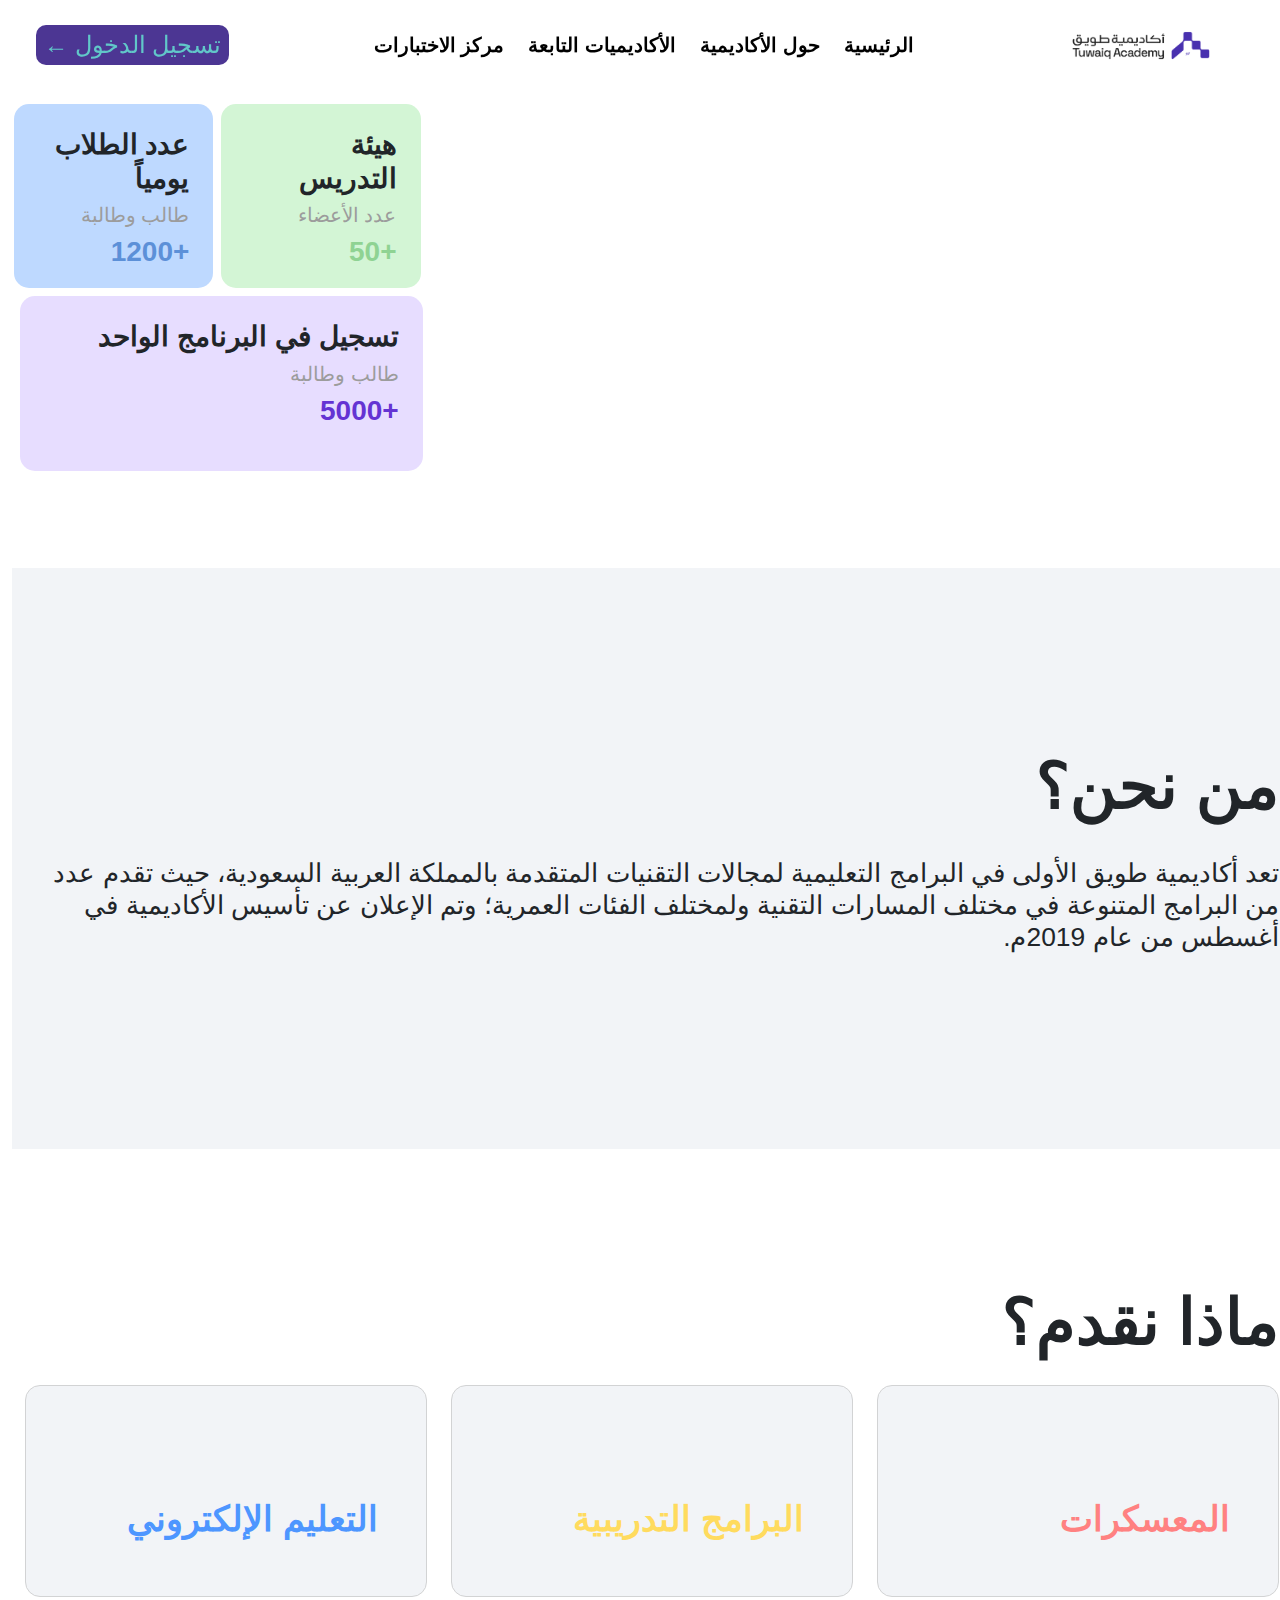
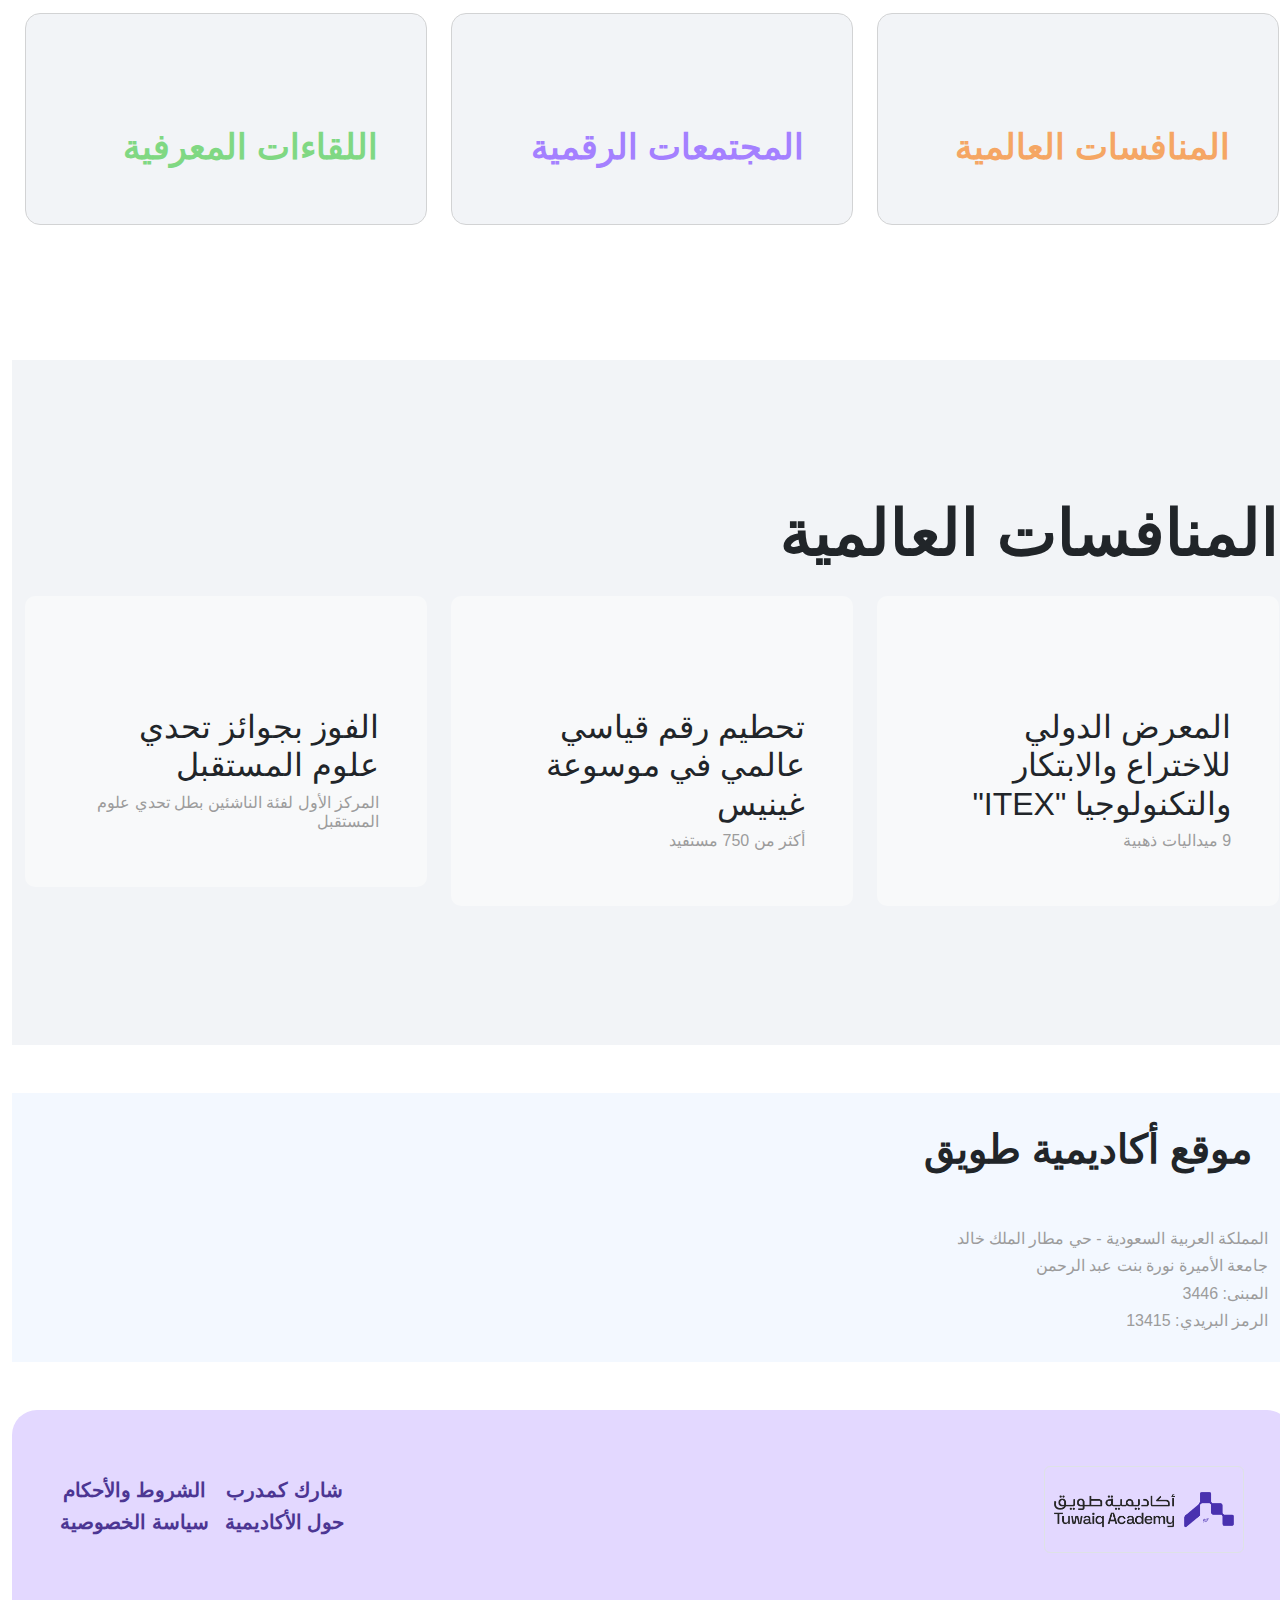
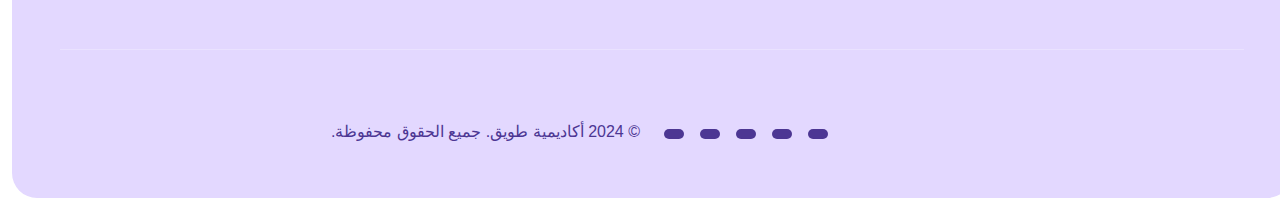
==== aboutTuwaiq.html @ fd555070 "Finshed Home And About Pages" ====
<!doctype html>
<html lang="ar" dir="rtl">
    <!-- Begin: Head Section -->
    <head>
        <meta charset="utf-8">
        <meta name="viewport" content="width=device-width, initial-scale=1">
        <title>Project-2 CSS</title>
        <!-- Begin: Css Files -->
        <link href="https://cdn.jsdelivr.net/npm/bootstrap@5.3.3/dist/css/bootstrap.min.css" rel="stylesheet" integrity="sha384-QWTKZyjpPEjISv5WaRU9OFeRpok6YctnYmDr5pNlyT2bRjXh0JMhjY6hW+ALEwIH" crossorigin="anonymous">
        <link rel="preconnect" href="https://fonts.googleapis.com">
        <link rel="preconnect" href="https://fonts.gstatic.com" crossorigin>
        <link href="https://fonts.googleapis.com/css2?family=IBM+Plex+Sans+Arabic:wght@100;200;300;400;500;600;700&display=swap" rel="stylesheet">
        <link rel="stylesheet" href="https://cdnjs.cloudflare.com/ajax/libs/font-awesome/6.6.0/css/all.min.css" integrity="sha512-Kc323vGBEqzTmouAECnVceyQqyqdsSiqLQISBL29aUW4U/M7pSPA/gEUZQqv1cwx4OnYxTxve5UMg5GT6L4JJg==" crossorigin="anonymous" referrerpolicy="no-referrer" />
        <link rel="stylesheet" href="css/style.css">
        <link rel="stylesheet" href="css/style2.css">
        <!-- End: Css Files --> 
    </head>
    <!-- End: Head Section -->

    <!-- //////////////////////////////////////////////////////////////////////////////////////////////////////////////////////////////////// -->
    
    <!-- Begin: Body Section -->
    <body>
        <!-- Begin: Header Section -->
        <header class="position-relative w-100 h-100">
            <!-- Begin: Navbar Section -->
            <nav class="navbar navbar-expand-lg fixed-top">
                <div class="container-fluid me-5">
                    <a class="navbar-brand" style="width: 150px;" href="index.html">
                        <img src="images/logo-about.png" class="img-fluid" alt="Logo Of Website">
                    </a>

                    <button class="navbar-toggler" type="button" data-bs-toggle="collapse" data-bs-target="#navbarSupportedContent" aria-controls="navbarSupportedContent" aria-expanded="false" aria-label="Toggle navigation">
                        <span class="navbar-toggler-icon"></span>
                    </button>

                    <div class="collapse navbar-collapse" id="navbarSupportedContent">
                        <ul class="navbar-nav mx-1 mb-2 mb-lg-0 w-100 d-flex justify-content-center p-3">
                            <li class="nav-item d-flex align-items-center">
                                <a class="nav-link pe-3 fw-semibold fs-5 fw-lighter" aria-current="page" href="index.html">
                                    الرئيسية
                                </a>
                            </li>

                            <li class="nav-item">
                                <a class="nav-link pe-3 fw-semibold active fs-5 fw-lighter" href="aboutTuwaiq.html">
                                    حول الأكاديمية
                                </a>
                            </li>

                            <li class="nav-item">
                                <a class="nav-link pe-3 fw-semibold fs-5 fw-lighter" href="https://developeracademy.tuwaiq.edu.sa/">
                                    الأكاديميات التابعة
                                </a>
                            </li>

                            <li class="nav-item">
                                <a class="nav-link pe-3 fw-semibold fs-5 fw-lighter" href="https://tuwaiq.edu.sa/testcenter">
                                    مركز الاختبارات
                                </a>
                            </li>
                        </ul>

                        <div class="d-flex w-25">
                            <a class="nav-link fs-4 fw-normal login p-2" href="https://auth.tuwaiq.edu.sa/Identity/Account/Login?ReturnUrl=%2Fconnect%2Fauthorize%3Fclient_id%3Dtuwaiq_landing%26redirect_uri%3Dhttps%253A%252F%252Ftuwaiq.edu.sa%252Fsignin-oidc%26response_type%3Dcode%26scope%3Dopenid%2520profile%2520email%2520roles%2520identity_service_scope%2520initiatives_service_scope%2520forms_service_scope%2520landing_page_service_scope%2520operation_service_scope%26code_challenge%3DIh1VyEpwLc3MwgF4HR4FzEIBaDTBmeUr2RB46OrPZEs%26code_challenge_method%3DS256%26response_mode%3Dform_post%26nonce%3D638612178940738158.NGYwZDdhZmUtOGU0ZC00MmQ0LThjNDEtMWVhMmIyNzdkN2Y2YzljOWNiNzYtN2EyYS00MzM4LTlmOWQtM2Q2NDQ4ODhlMDA4%26state%[base64]%26x-client-SKU%3DID_NET6_0%26x-client-ver%3D6.35.0.0%26prompt%3D">
                                تسجيل الدخول <span>&#8592;</span>
                            </a>
                        </div>
                    </div>
                </div>
            </nav>
            <!-- End: Navbar Section -->
        </header>
        <!-- Begin: Header Section -->

        <!-- ================================================================================================================================ -->
        <!-- ================================================================================================================================ -->

        <!-- Begin: Main Section -->
        <main>
            <!-- Begin: Statistics Section -->
            <section class="statistics my-5 py-5 text-center">
                    <div class="row">
                        <div class="col-xs-12 col-md-8 pt-2">
                            <video src="https://tuwaiq.edu.sa/videos/introS2.mp4" style="max-height: 100vh; width: 100%" class="object-fit-cover" autoplay></video>
                        </div>

                        <!-- ================================================================================================================ -->
                        
                        <div class=" statistic col-xs-12 col-md-4 pt-2">
                            <div class="cont d-flex justify-content-center w-100 h-50">
                                <div class="p-4 ms-2 text-end teachers">
                                    <h2 class="fs-3 fw-bold">هيئة التدريس</h2>

                                    <h4 class="fs-5 fw-light">عدد الأعضاء</h4>

                                    <h3 class="fw-semibold">+50</h3>

                                    <div class="icon"><i class="fa-solid fa-chart-simple"></i></div>
                                </div>

                                <!-- -------------------------------------------------------------------------------------------------------- -->
                                
                                <div class="text-end p-4 students">
                                    <h2 class="fs-3 fw-bold">عدد الطلاب يومياً</h2>

                                    <h4 class="fs-5 fw-light">طالب وطالبة</h4>

                                    <h3 class="fw-semibold">+1200</h3>

                                    <div class="icon"><i class="fa-solid fa-users"></i></div>
                                </div>
                            </div>

                            <!-- ------------------------------------------------------------------------------------------------------------ -->
                            <!-- ------------------------------------------------------------------------------------------------------------ -->
                            <!-- ------------------------------------------------------------------------------------------------------------ -->
                            
                            <div class="text-end mt-2 p-4 registers">
                                <h2 class="fs-3 fw-bold">تسجيل في البرنامج الواحد</h2>

                                <h4 class="fs-5 fw-light">طالب وطالبة</h4>

                                <h3 class="fw-semibold">+5000</h3>

                                <div class="icon"><i class="fa-solid fa-users-line"></i></div>
                            </div>
                        </div>
                    </div>
            </section>
            <!-- End: Statistics Section -->

            <!-- ---------------------------------------------------------------------------------------------------------------------------- -->
            <!-- ---------------------------------------------------------------------------------------------------------------------------- -->
            <!-- ---------------------------------------------------------------------------------------------------------------------------- -->
            
            <!-- Begin: Title Of About Tuwaiq -->
            <section class="titleTuwaiq">
                <h1>من نحن؟</h1>
                
                <p class="pt-4">
                    تعد أكاديمية طويق الأولى في البرامج التعليمية لمجالات التقنيات المتقدمة بالمملكة العربية السعودية، حيث تقدم عدد من البرامج المتنوعة في مختلف المسارات التقنية ولمختلف الفئات العمرية؛ وتم الإعلان عن تأسيس الأكاديمية في أغسطس من عام 2019م.
                </p>
            </section>
            <!-- End: Title Of About Tuwaiq -->
            
            <!-- ---------------------------------------------------------------------------------------------------------------------------- -->
            <!-- ---------------------------------------------------------------------------------------------------------------------------- -->
            <!-- ---------------------------------------------------------------------------------------------------------------------------- -->

            <!-- Begin: Submissions -->
            <section class="submissions">
                <h1>ماذا نقدم؟</h1>
                
                
                <div class="row">
                    <div class="col-xs-12 col-md-4 pt-2">
                        <div class="rectangular p-5 mt-2 camps">
                            <div class="icon pb-3"><i class="fa-solid fa-graduation-cap"></i></div>

                            <div class="mt-5">
                                <h2>
                                    المعسكرات
                                </h2>
                            </div>
                        </div>
                    </div>

                    <!-- ==================================================================================================================== -->

                    <div class="col-xs-12 col-md-4 pt-2">
                        <div class="rectangular p-5 mt-2 Programs">
                            <div class="icon pb-3"><i class="fa-solid fa-book-open"></i></div>

                            <div class="mt-5">
                                <h2>
                                    البرامج التدريبية
                                </h2>
                            </div>
                        </div>
                    </div>

                    <!-- ==================================================================================================================== -->

                    <div class="col-xs-12 col-md-4 pt-2">
                        <div class="rectangular p-5 mt-2 education">
                            <div class="icon pb-3"><i class="fa-solid fa-laptop"></i></div>

                            <div class="mt-5">
                                <h2>
                                    التعليم الإلكتروني
                                </h2>
                            </div>
                        </div>
                    </div>

                    <!-- ==================================================================================================================== -->

                    <div class="col-xs-12 col-md-4 pt-2">
                        <div class="rectangular p-5 mt-2 world">
                            <div class="icon pb-3"><i class="fa-solid fa-earth-americas"></i></div>

                            <div class="mt-5">
                                <h2>
                                    المنافسات العالمية
                                </h2>
                            </div>
                        </div>
                    </div>

                    <!-- ==================================================================================================================== -->

                    <div class="col-xs-12 col-md-4 pt-2">
                        <div class="rectangular p-5 mt-2 community">
                            <div class="icon pb-3"><i class="fa-solid fa-mobile"></i></div>

                            <div class="mt-5">
                                <h2>
                                    المجتمعات الرقمية
                                </h2>
                            </div>
                        </div>
                    </div>

                    <!-- ==================================================================================================================== -->

                    <div class="col-xs-12 col-md-4 pt-2">
                        <div class="rectangular p-5 mt-2 meetings">
                            <div class="icon pb-3"><i class="fa-solid fa-handshake"></i></div>

                            <div class="mt-5">
                                <h2>
                                    اللقاءات المعرفية
                                </h2>
                            </div>
                        </div>
                    </div>
                </div>
            </section>
            <!-- End: Submissions -->

            <!-- ---------------------------------------------------------------------------------------------------------------------------- -->
            <!-- ---------------------------------------------------------------------------------------------------------------------------- -->
            <!-- ---------------------------------------------------------------------------------------------------------------------------- -->

            <!-- Begin: International -->
            <section class="international">
                <h1>المنافسات العالمية</h1>
                
                
                <div class="row my-1">
                    <div class="col-xs-12 col-md-4 pt-2">
                        <div class="rectangular p-5 mt-2 bg-light">
                            <div class="icon pb-3"><i class="fa-solid fa-trophy fs-1"></i></div>

                            <div class="mt-5">
                                <h2 class="fs-2">
                                    المعرض الدولي للاختراع والابتكار والتكنولوجيا "ITEX"
                                </h2>

                                <h4 class="fs-6">9 ميداليات ذهبية</h4>
                            </div>
                        </div>
                    </div>

                    <!-- ==================================================================================================================== -->

                    <div class="col-xs-12 col-md-4 pt-2">
                        <div class="rectangular p-5 mt-2 bg-light">
                            <div class="icon pb-3"><i class="fa-solid fa-medal fs-1"></i></div>

                            <div class="mt-5">
                                <h2 class="fs-2">
                                    تحطيم رقم قياسي عالمي في موسوعة غينيس
                                </h2>

                                <h4 class="fs-6">أكثر من 750 مستفيد</h4>
                            </div>
                        </div>
                    </div>

                    <!-- ==================================================================================================================== -->

                    <div class="col-xs-12 col-md-4 pt-2">
                        <div class="rectangular p-5 mt-2 bg-light">
                            <div class="icon pb-3"><i class="fa-solid fa-award fs-1"></i></div>

                            <div class="mt-5">
                                <h2 class="fs-2">
                                    الفوز بجوائز تحدي علوم المستقبل
                                </h2>

                                <h4 class="fs-6">المركز الأول لفئة الناشئين بطل تحدي علوم المستقبل</h4>
                            </div>
                        </div>
                    </div>
                </div>
            </section>
            <!-- End: International -->

            <!-- ---------------------------------------------------------------------------------------------------------------------------- -->
            <!-- ---------------------------------------------------------------------------------------------------------------------------- -->
            <!-- ---------------------------------------------------------------------------------------------------------------------------- -->

            <!-- Begin: Location -->
            <section class="location my-5">
                <div class="row my-1 p-4">
                    <div class="col-xs-12 col-md-6 pt-2">
                        <div class="d-flex mb-5">
                            <div class="icon"><i class="fa-solid fa-location-dot fs-1 ps-3"></i></div>
                            <h2 class="fs-1 fw-semibold">موقع أكاديمية طويق</h2>
                        </div>

                        <h3 class="fs-6">المملكة العربية السعودية - حي مطار الملك خالد</h3>
                        <h3 class="fs-6">جامعة الأميرة نورة بنت عبد الرحمن</h3>
                        <h3 class="fs-6">المبنى: 3446</h3>
                        <h3 class="fs-6">الرمز البريدي: 13415</h3>
                    </div>

                    <!-- ==================================================================================================================== -->

                    <div class="col-xs-12 col-md-6 pt-2 text-start">
                        <iframe class="h-100 w-75" src="https://www.google.com/maps/embed?pb=!1m18!1m12!1m3!1d3620.2868021934314!2d46.715492625859156!3d24.854052345516223!2m3!1f0!2f0!3f0!3m2!1i1024!2i768!4f13.1!3m3!1m2!1s0x3e2efbd2d9c324c7%3A0x9124f530f1b56443!2z2KfZg9in2K_ZitmF2YrYqSDYt9mI2YrZgg!5e0!3m2!1sar!2ssa!4v1725745719290!5m2!1sar!2ssa" width="600" height="450" style="border:0;" allowfullscreen="" loading="lazy" referrerpolicy="no-referrer-when-downgrade"></iframe>
                    </div>
                </div>
            </section>
            <!-- End: Location -->
        </main>
        <!-- Begin: Main Section -->

        <!-- ================================================================================================================================ -->
        <!-- ================================================================================================================================ -->
         
        <!-- Begin: Footer Section -->
        <footer class="text-center px-5">
            <!-- Begin: PartOne Section -->
            <section class="partOne">
                    <div class="row mb-5 py-5 d-flex align-items-center">
                        <div class="col-xs-12 col-md-6 pt-2 d-flex align-items-center w-50">
                            <div>
                                <a href="https://tuwaiq.edu.sa/?page=%2F">
                                    <img src="images/logo-about.png" class="object-fit-xxl-contain border rounded" alt="Logo For Website">
                                </a>
                            </div>
                        </div>

                        <!-- ================================================================================================================ -->

                        <div class="col-xs-12 col-md-6 pt-2">
                            <div>
                                <div class="col-xs-12 col-md-3 d-flex justify-content-end w-100">
                                    <div class="ps-3">
                                        <a href="https://tuwaiq.edu.sa/">
                                            <h4 class="fs-5 fw-semibold">
                                                شارك كمدرب
                                            </h4>
                                        </a>
                                        <a href="aboutTuwaiq.html">
                                            <h4 class="fs-5 fw-semibold">
                                                حول الأكاديمية
                                            </h4>
                                        </a>
                                    </div>
                                    <div>
                                        <a href="https://tuwaiq.edu.sa/">
                                            <h4 class="fs-5 fw-semibold">
                                                الشروط والأحكام 
                                            </h4>
                                        </a>
                                        <a href="https://tuwaiq.edu.sa/">
                                            <h4 class="fs-5 fw-semibold">
                                                سياسة الخصوصية 
                                            </h4>
                                        </a>
                                    </div>
                                </div>
                            </div>
                        </div>
                    </div>
            </section>
            <!-- End: PartOne Section -->

            <!-- ============================================================================================================================ -->

            <hr />

            <!-- ============================================================================================================================ -->

            <!-- Begin: PartTwo Section -->
            <section class="partTwo">
                <div class="row py-5 d-flex align-items-center">
                    <div class="col-xs-12 col-md-6 pt-2">
                        <div>
                            <div class="col-xs-12 col-md-3 d-flex justify-content-end w-100">
                                <div class="d-flex justify-content-center" dir="ltr">
                                    <div>
                                        <a href="https://tuwaiq.edu.sa/">
                                            <div class="contIcon me-3 mb-1">
                                                <i class="fa-brands fa-discord icon fs-4 fa-fw"></i>
                                            </div>
                                        </a>
                                    </div> 

                                    <div>
                                        <a href="https://tuwaiq.edu.sa/">
                                            <div class="contIcon me-3 mb-1">
                                                <i class="fa-brands fa-x-twitter icon fs-4 fa-fw"></i>
                                            </div>
                                        </a>
                                    </div> 

                                    <div>
                                        <a href="https://tuwaiq.edu.sa/">
                                            <div class="contIcon me-3 mb-1">
                                                <i class="fa-brands fa-youtube icon fs-4 fa-fw"></i>
                                            </div>
                                        </a>
                                    </div> 

                                    <div>
                                        <a href="https://tuwaiq.edu.sa/">
                                            <div class="contIcon me-3 mb-1">
                                                <i class="fa-brands fa-square-snapchat icon fs-4 fa-fw"></i>
                                            </div>
                                        </a>
                                    </div> 

                                    <div>
                                        <a href="https://tuwaiq.edu.sa/">
                                            <div class="contIcon me-3 mb-1">
                                                <i class="fa-brands fa-linkedin icon fs-4 fa-fw"></i>
                                            </div>
                                        </a>
                                    </div> 
                                </div>
                            </div>
                        </div>
                    </div>

                    <!-- ==================================================================================================================== -->

                    <div class="col-xs-12 col-md-6 pt-2 d-flex align-items-center w-50">
                        <div class="text-center">
                            <h6>© 2024 أكاديمية طويق. جميع الحقوق محفوظة.</h6>
                        </div>
                    </div>
                </div>
            </section>
            <!-- End: PartTwo Section -->
        </footer>
        <!-- Begin: Footer Section -->

        <!-- //////////////////////////////////////////////////////////////////////////////////////////////////////////////////////////////// -->
        <!-- Begin: Js File For Bootstrap -->
        <script src="https://cdn.jsdelivr.net/npm/bootstrap@5.3.3/dist/js/bootstrap.bundle.min.js" integrity="sha384-YvpcrYf0tY3lHB60NNkmXc5s9fDVZLESaAA55NDzOxhy9GkcIdslK1eN7N6jIeHz" crossorigin="anonymous"></script>
        <!-- End: Js File For Bootstrap -->
    </body>
    <!-- End: Body Section -->
</html>
---- css/style.css ----
/* All Screens (Default) */
/* For All In The Website */
* {
    margin: 0;
    padding: 0;
    box-sizing: 0;
}
/*=== For All In The Website ===*/
/* =========================================================================================================================================== */
/* =========================================================================================================================================== */
/* Body */
body {
    font-size: 1rem;
    font-weight: 400;
    line-height: 1.5rem;
    font-family: IBMPlexSansArabic, sans-serif !important;
}  
/*=== Body ===*/
/* =========================================================================================================================================== */
/* =========================================================================================================================================== */
/* Elements */
a {
    color: inherit;
    text-decoration: inherit;
}
/*=== Elements ===*/
/* =========================================================================================================================================== */
/* =========================================================================================================================================== */
/* Header Section */
header {
    max-width: 100vw;
    max-height: 100vh;
}

header nav {
    z-index: 1000;
}

header nav a {
    color: #fff !important;
    transition: all 0.3s;
}

header nav a:hover {
    color: rgb(97, 199, 201) !important;
}

header .cover {
    background: linear-gradient(to left, rgba(144, 54, 228, 0.65), rgba(97, 199, 201, 0.65));
    width: 100%;
    height: 100%;
    position: absolute;
    top: 0;
    right: 0;
    color: blueviolet;
}
/*/// Header Section ///*/
/* =========================================================================================================================================== */
/* =========================================================================================================================================== */
/* Main Section */
/* Camps And Programs */
main .camps-Programs {
    background-color: #F2F4F7;
}

main .camps-Programs .container h2,
main .tuwaiqNums h2 {
    color: #4C3693;
}

main .camps-Programs .campsProgramsCard {
    border-radius: 10px;
    border-right: 10px solid rgb(97, 199, 201);
    transition: all 0.3s;
}

main .camps-Programs .campsProgramsCard:hover {
    margin: -0.5rem !important;
}

main .camps-Programs .campsProgramsCard h4 {
    color: rgb(97, 199, 201);
}

main .camps-Programs .campsProgramsCard i {
    color: rgb(156, 156, 156);
}

main .camps-Programs .campsProgramsCard button {
    color: rgb(97, 199, 201);
    transition: all 0.3s;
}

main .camps-Programs .campsProgramsCard button:hover {
    color: #fff;
    background-color: rgb(9, 159, 161) !important;
}

main .camps-Programs .campsPrograms-btn,
main .tuwaiqNums .numbers-btn {
    color: #4C3693 !important;
    background-color: transparent;
    border: 1px solid #4C3693;
    transition: all 0.3s;
}

main .camps-Programs .campsPrograms-btn:hover,
main .tuwaiqNums .numbers-btn:hover {
    color: #fff !important;
    background-color: #4C3693 !important;
}
/*=== Camps And Programs ===*/
/* ------------------------------------------------------------------------------------------------------------------------------------------- */
/* ------------------------------------------------------------------------------------------------------------------------------------------- */
/* ------------------------------------------------------------------------------------------------------------------------------------------- */
/* Tuwaiq Numbers */
main .tuwaiqNums .numbers {
    box-shadow: 0px 5px 5px rgb(168, 168, 168);
    border-radius: 10px;
    display: flex;
    flex-direction: column;
    justify-content: center;
    align-items: center;
}

main .tuwaiqNums .cont-numbers {
    position: relative;
}

main .tuwaiqNums .numbers .icon {
    background-color: rgb(97, 199, 201) !important;
    border-radius: 50%;
    width: fit-content;
    position: absolute;
    top: 0;
    left: 50;

}

main .tuwaiqNums .numbers .icon i {
    color: #fff;
}

main .tuwaiqNums .numbers h3 {
    color: rgb(97, 199, 201) !important;
}

main .tuwaiqNums .numbers h2 {
    color: #4C3693;
}
/*=== Tuwaiq Numbers ===*/
/* ------------------------------------------------------------------------------------------------------------------------------------------- */
/* ------------------------------------------------------------------------------------------------------------------------------------------- */
/* ------------------------------------------------------------------------------------------------------------------------------------------- */
/* Tuwaiq Activities */
main .tuwaiqActivities {
    background-color: #4C3693;
}

main .tuwaiqActivities .activities {
    border-radius: 10px;
}

main .tuwaiqActivities .activities .icon i {
    color: #4C3693;
}

main .tuwaiqActivities .activities h3 {
    color: rgb(97, 199, 201);
}

main .tuwaiqActivities .activities a button {
    background-color: #4C3693; 
    transition: all 0.3s;
}

main .tuwaiqActivities .activities a button:hover {
    background-color: #fff;
    color: #4C3693 !important; 
}
/*=== Tuwaiq Activities ===*/
/*/// Main Section ///*/
/* =========================================================================================================================================== */
/* =========================================================================================================================================== */
/* Footer Section */
/* Partners */
footer .partners {
    background-color: #F2F4F7;
}

footer .partners h2 {
    color: #4C3693;
}
/*=== Partners ===*/
/* ------------------------------------------------------------------------------------------------------------------------------------------- */
/* ------------------------------------------------------------------------------------------------------------------------------------------- */
/* ------------------------------------------------------------------------------------------------------------------------------------------- */
/* Newsletter */
footer .newsletter {
    background-color: rgb(97, 199, 201);
}

footer .newsletter input {
    border-radius: 5px;
    border: none;
    outline: #4931AF;
}

footer .newsletter .btn-newsletter {
    background-color: #4C3693 !important;
    transition: all 0.3s;
    border-radius: 15px;
}

footer .newsletter .btn-newsletter:hover {
    color: #4C3693 !important;
    background-color: #fff !important;
}
/*=== Newsletter ===*/
/* ------------------------------------------------------------------------------------------------------------------------------------------- */
/* ------------------------------------------------------------------------------------------------------------------------------------------- */
/* ------------------------------------------------------------------------------------------------------------------------------------------- */
/* Finish Footer */
footer .finishFooter {
    background-color: #4C3693;
}

footer .finishFooter .contIcon {
    background-color: #fff !important;
    width: fit-content;
    border-radius: 50%;
}

footer .finishFooter .contIcon:hover {
    padding: 6px !important;
}

footer .finishFooter .icon {
    color: #4C3693;
}

/*=== Finish Footer ===*/
/*/// Footer Section ///*/
/*/// All Screens (Default) ///*/
/* /////////////////////////////////////////////////////////////////////////////////////////////////////////////////////////////////////////// */
/* /////////////////////////////////////////////////////////////////////////////////////////////////////////////////////////////////////////// */
/* /////////////////////////////////////////////////////////////////////////////////////////////////////////////////////////////////////////// */
/*/// Phones And Tablets, 992px And Down ///*/
/* Large devices (laptops/desktops, 992px and up) */
@media only screen and (max-width: 991px) {
    /* Header Section */
    header nav .container-fluid {
        margin: 0 !important;
    }

    header nav .navbar-collapse {
        height: 100vh;
        width: 100vw;
        margin: 0;
        background-color: #fff;
    }

    header nav .navbar-collapse a {
        color: rgb(156, 156, 156) !important;
        margin-right: 10px;
        font-size: 1.5rem !important;
    }

    header nav .navbar-collapse .login {
        font-size: 1.85rem !important;
    }

    header nav .navbar-collapse ul .active {
        color: #4931AF !important;
    }

    header .headerContent h2 {
        font-size: 2.6rem !important;
    }

    header .headerContent a button {
        font-size: 1.3rem !important;
    }
    /*=== Header Section ===*/
}
/*/// Phones And Tablets, 992px And Down ///*/
/* /////////////////////////////////////////////////////////////////////////////////////////////////////////////////////////////////////////// */
/* /////////////////////////////////////////////////////////////////////////////////////////////////////////////////////////////////////////// */
/* /////////////////////////////////////////////////////////////////////////////////////////////////////////////////////////////////////////// */
/* Large devices (laptops/desktops, 992px and up) */
/* @media only screen and (min-height: 100vh) {
    nav {
        background-color: #fff !important;
    }
} */
---- css/style2.css ----
/* Header Section */
header {
    max-width: 100vw;
    max-height: 100vh;
}

header nav {
    z-index: 1000;
    background-color: transparent !important;
}

header nav a {
    color: #000 !important;
    transition: all 0.3s;
}

header nav a:hover {
    color: black !important;
}

header nav .login {
    background-color: #4C3693;
    color: rgb(97, 199, 201) !important;
    border-radius: 10px;
}

header nav .login:hover {
    color: rgb(97, 199, 201) !important;
}
/*/// Header Section ///*/
/* =========================================================================================================================================== */
/* =========================================================================================================================================== */
/* Main Section */
/* Statistics Section */
main .statistics {
    /* height: 95vh; */
}

main .statistics video {
    border-radius: 15px;
}

main .statistics .statistic .teachers,
main .statistics .statistic .students, 
main .statistics .statistic .registers {
    border-radius: 15px;
    position: relative;
    overflow: hidden;
    justify-content: space-around;
}

main .statistics .statistic .teachers {
    background-color: #D3F5D5;
    width: 48.5% !important;
    height: 100% !important;
}

main .statistics .statistic .students {
    background-color: #BED9FF;
    width: 48.5% !important;
    height: 100% !important;
}

main .statistics .statistic .registers {
    background-color: #E7DDFF;
    width: 98% !important;
    height: 47.5% !important;
}

main .statistics .statistic .teachers h3,
main .statistics .statistic .teachers .icon i {
    color: #8FD393;
}

main .statistics .statistic .students h3,
main .statistics .statistic .students .icon i {
    color: #5C90D8;
}

main .statistics .statistic .registers h3,
main .statistics .statistic .registers .icon i {
    color: #6433D3;
}

main .statistics .statistic h4 {
    color: rgb(156, 156, 156);
}

main .statistics .statistic .teachers .icon,
main .statistics .statistic .students .icon, 
main .statistics .statistic .registers .icon {
    position: absolute;
    bottom: 0;
    left: 0;
    font-size: 5rem;
    margin-bottom: -10px;
}
/*=== Statistics Section ===*/
/* ------------------------------------------------------------------------------------------------------------------------------------------- */
/* ------------------------------------------------------------------------------------------------------------------------------------------- */
/* ------------------------------------------------------------------------------------------------------------------------------------------- */
/* Title Of About Tuwaiq */
main .titleTuwaiq {
    background-color: #F2F4F7;
    padding: 20vh 1vw;
}

main .titleTuwaiq h1 {
    font-size: 4rem;
    font-weight: bold
}

main .titleTuwaiq p {
    font-size: 1.65rem;
    line-height: 2rem;
}
/*=== Title Of About Tuwaiq ===*/
/* ------------------------------------------------------------------------------------------------------------------------------------------- */
/* ------------------------------------------------------------------------------------------------------------------------------------------- */
/* ------------------------------------------------------------------------------------------------------------------------------------------- */
/* Submissions */
main .submissions {
    padding: 15vh 1vw;
}

main .submissions h1 {
    font-size: 4rem;
    font-weight: bold
}

main .submissions .rectangular {
    width: 100%;    
    background-color: #F2F4F7;
    border-radius: 15px;
    border: 1px solid #d2d3d4;
}

main .submissions .rectangular h2 {
    font-size: 2.2rem;
    font-weight: bold;
}

main .submissions .rectangular .icon i {
    font-size: 4rem;
}

main .submissions .camps .icon i,
main .submissions .camps h2 {
    color: #FF8181;
}

main .submissions .Programs .icon i,
main .submissions .Programs h2 {
    color: #FFDB5E;
}

main .submissions .education .icon i,
main .submissions .education h2 {
    color: #4D96FF;
}

main .submissions .world .icon i,
main .submissions .world h2 {
    color: #F5A664;
}

main .submissions .community .icon i,
main .submissions .community h2 {
    color: #A480FF;
}

main .submissions .meetings .icon i,
main .submissions .meetings h2 {
    color: #80D883;
}
/*=== Submissions ===*/
/* ------------------------------------------------------------------------------------------------------------------------------------------- */
/* ------------------------------------------------------------------------------------------------------------------------------------------- */
/* ------------------------------------------------------------------------------------------------------------------------------------------- */
/* International */
main .international {
    background-color: #F2F4F7;
    padding: 15vh 1vw;
}

main .international h1 {
    font-size: 4rem;
    font-weight: bold
}

main .international .rectangular {
    border-radius: 10px;
}

main .international .rectangular .icon i {
    color: #F5E598;
}

main .international .rectangular h4 {
    color: rgb(156, 156, 156);
}
/*=== International ===*/
/* ------------------------------------------------------------------------------------------------------------------------------------------- */
/* ------------------------------------------------------------------------------------------------------------------------------------------- */
/* ------------------------------------------------------------------------------------------------------------------------------------------- */
/* Location */
main .location {
    background-color: #F3F8FF;
    
}

main .location .icon i {
    color: #4D96FF !important;
}

main .location h3 {
    color: rgb(156, 156, 156);
}
/*=== Location ===*/
/*/// Main Section ///*/
/* =========================================================================================================================================== */
/* =========================================================================================================================================== */
/* Footer Section */
footer {
    background-color: #E3D8FF;
    border-radius: 25px;
    margin-bottom: 0 !important;
}

footer .partOne h4 {
    color: #4C3693 !important;
}

footer .partOne img {
    width: 200px !important;
}

footer hr {
    color: #fff;
}

footer .partTwo h6 {
    color: #4C3693;
}

footer .partTwo .contIcon {
    background-color: #4C3693;
    border-radius: 30px;
    padding: 5px 10px !important;
}

footer .partTwo .contIcon .icon {
    color: #fff;
}
/*/// Footer Section ///*/
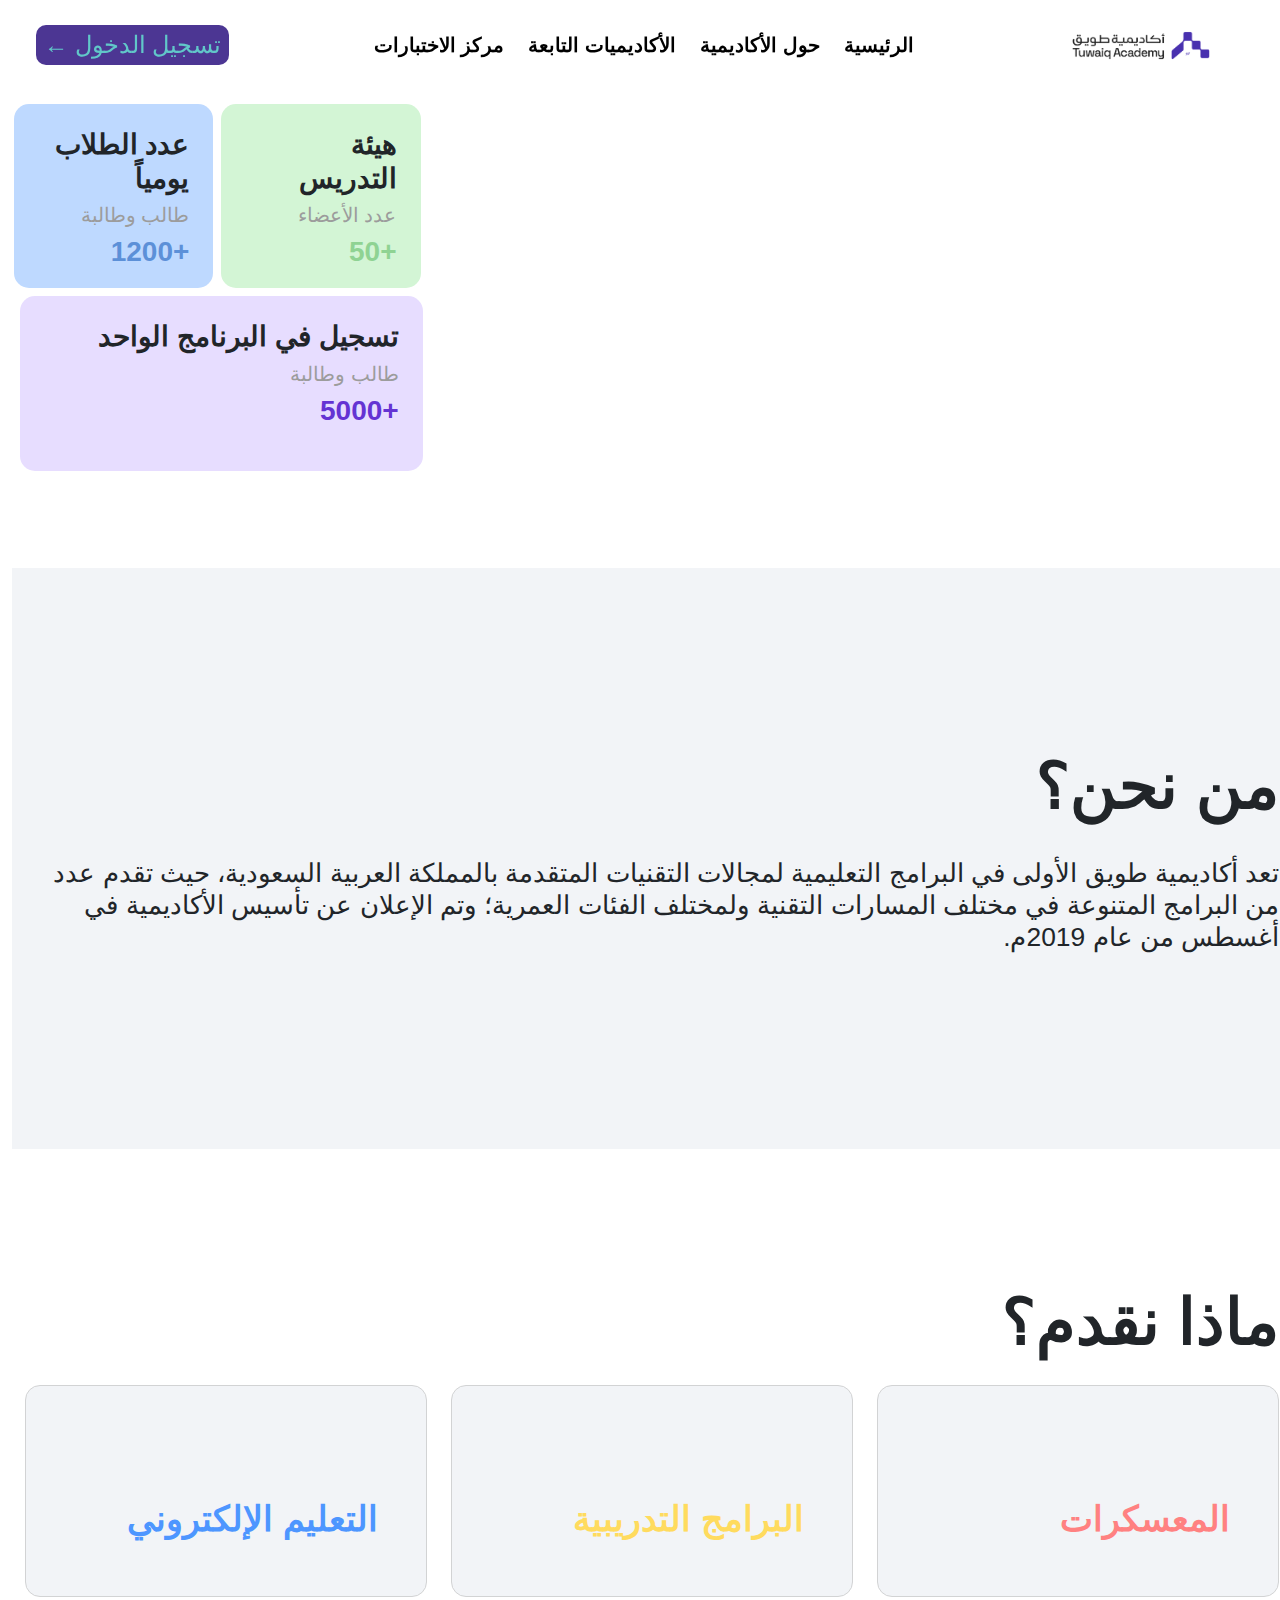
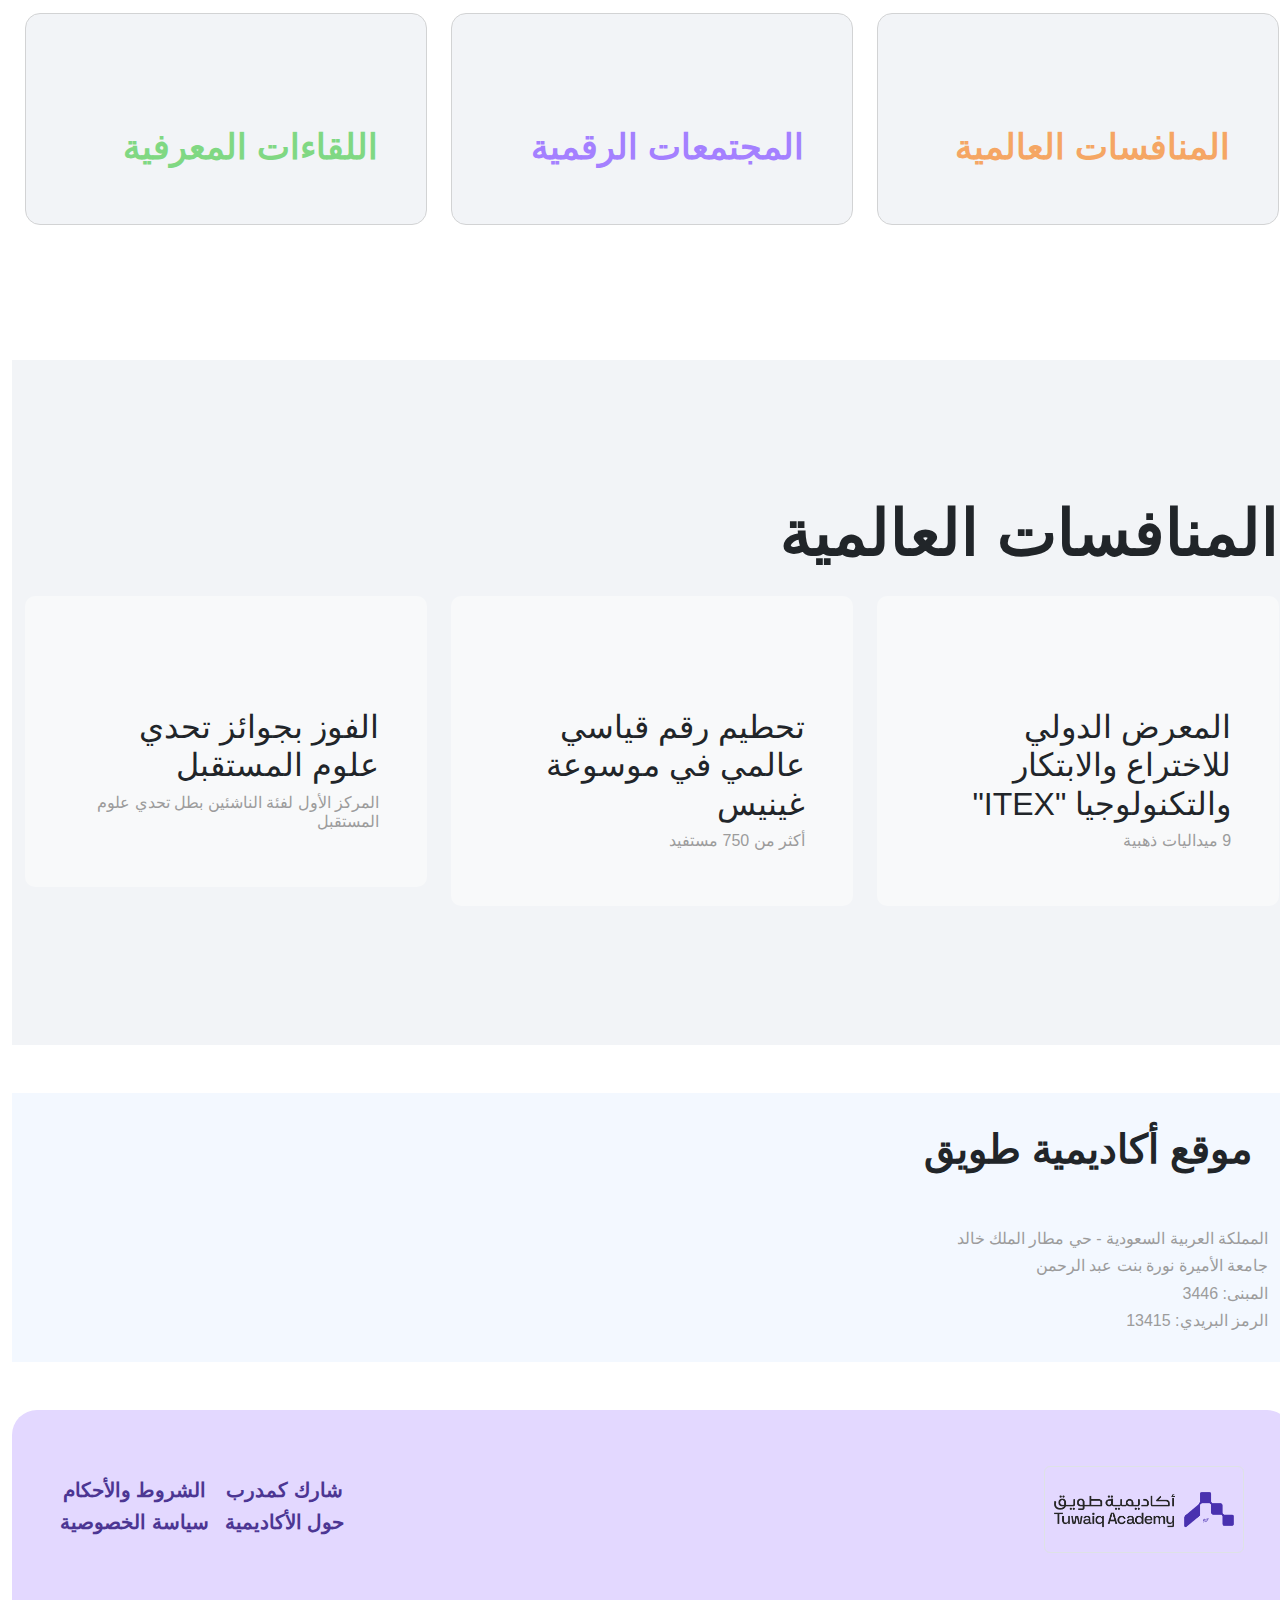
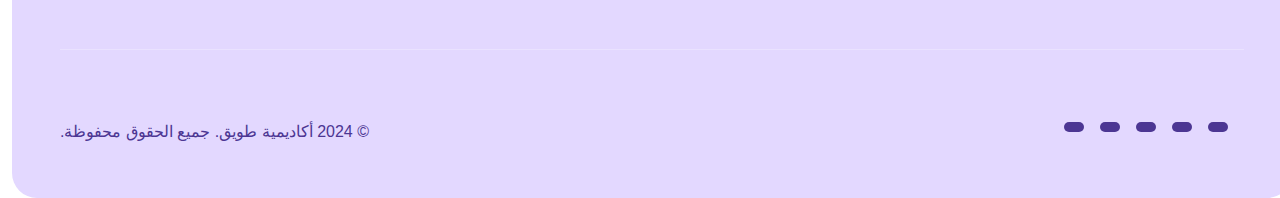
==== commit 0845fb7b: "Upadte Project Tow And Insert News Section" ====
--- a/aboutTuwaiq.html
+++ b/aboutTuwaiq.html
@@ -388,10 +388,10 @@
 
             <!-- Begin: PartTwo Section -->
             <section class="partTwo">
-                <div class="row py-5 d-flex align-items-center">
+                <div class="row py-5 d-flex justify-content-between">
                     <div class="col-xs-12 col-md-6 pt-2">
                         <div>
-                            <div class="col-xs-12 col-md-3 d-flex justify-content-end w-100">
+                            <div class="col-xs-12 col-md-3 d-flex justify-content-start w-100">
                                 <div class="d-flex justify-content-center" dir="ltr">
                                     <div>
                                         <a href="https://tuwaiq.edu.sa/">
@@ -439,7 +439,7 @@
 
                     <!-- ==================================================================================================================== -->
 
-                    <div class="col-xs-12 col-md-6 pt-2 d-flex align-items-center w-50">
+                    <div class="col-xs-12 col-md-6 pt-2 d-flex align-items-center justify-content-end w-50">
                         <div class="text-center">
                             <h6>© 2024 أكاديمية طويق. جميع الحقوق محفوظة.</h6>
                         </div>
--- a/css/style.css
+++ b/css/style.css
@@ -179,6 +179,44 @@
     color: #4C3693 !important; 
 }
 /*=== Tuwaiq Activities ===*/
+/* ----------------------------------------------------------------------------------------------------------------- */
+/* ----------------------------------------------------------------------------------------------------------------- */
+/* ----------------------------------------------------------------------------------------------------------------- */
+/* Tuwaiq News */
+main .tuwaiqnews h2 {
+    color: #4C3693;
+}
+
+main .tuwaiqnews .news {
+    flex-direction: column;
+    align-items: end;
+    justify-content: center;
+}
+
+main .tuwaiqnews .news .contNews {
+    width: 45%;
+    display: flex;
+    justify-content: center;
+}
+
+main .tuwaiqnews .news h3 {
+    color: rgb(9, 159, 161) !important;
+}
+
+main .tuwaiqnews .news .lastNews {
+    width: 40%;
+    height: 80vh;
+    overflow: auto;
+}
+
+main .tuwaiqnews .news .lastNews h2 {
+    color: #000 !important;
+}
+
+main .tuwaiqnews .news .lastNews h5 {
+    color: rgb(156, 156, 156);
+}
+/*=== Tuwaiq News ====*/
 /*/// Main Section ///*/
 /* =========================================================================================================================================== */
 /* =========================================================================================================================================== */
@@ -283,13 +321,4 @@
     }
     /*=== Header Section ===*/
 }
-/*/// Phones And Tablets, 992px And Down ///*/
-/* /////////////////////////////////////////////////////////////////////////////////////////////////////////////////////////////////////////// */
-/* /////////////////////////////////////////////////////////////////////////////////////////////////////////////////////////////////////////// */
-/* /////////////////////////////////////////////////////////////////////////////////////////////////////////////////////////////////////////// */
-/* Large devices (laptops/desktops, 992px and up) */
-/* @media only screen and (min-height: 100vh) {
-    nav {
-        background-color: #fff !important;
-    }
-} */+/*/// Phones And Tablets, 992px And Down ///*/--- a/css/style2.css
+++ b/css/style2.css
@@ -32,10 +32,6 @@
 /* =========================================================================================================================================== */
 /* Main Section */
 /* Statistics Section */
-main .statistics {
-    /* height: 95vh; */
-}
-
 main .statistics video {
     border-radius: 15px;
 }
@@ -206,7 +202,6 @@
 /* Location */
 main .location {
     background-color: #F3F8FF;
-    
 }
 
 main .location .icon i {
